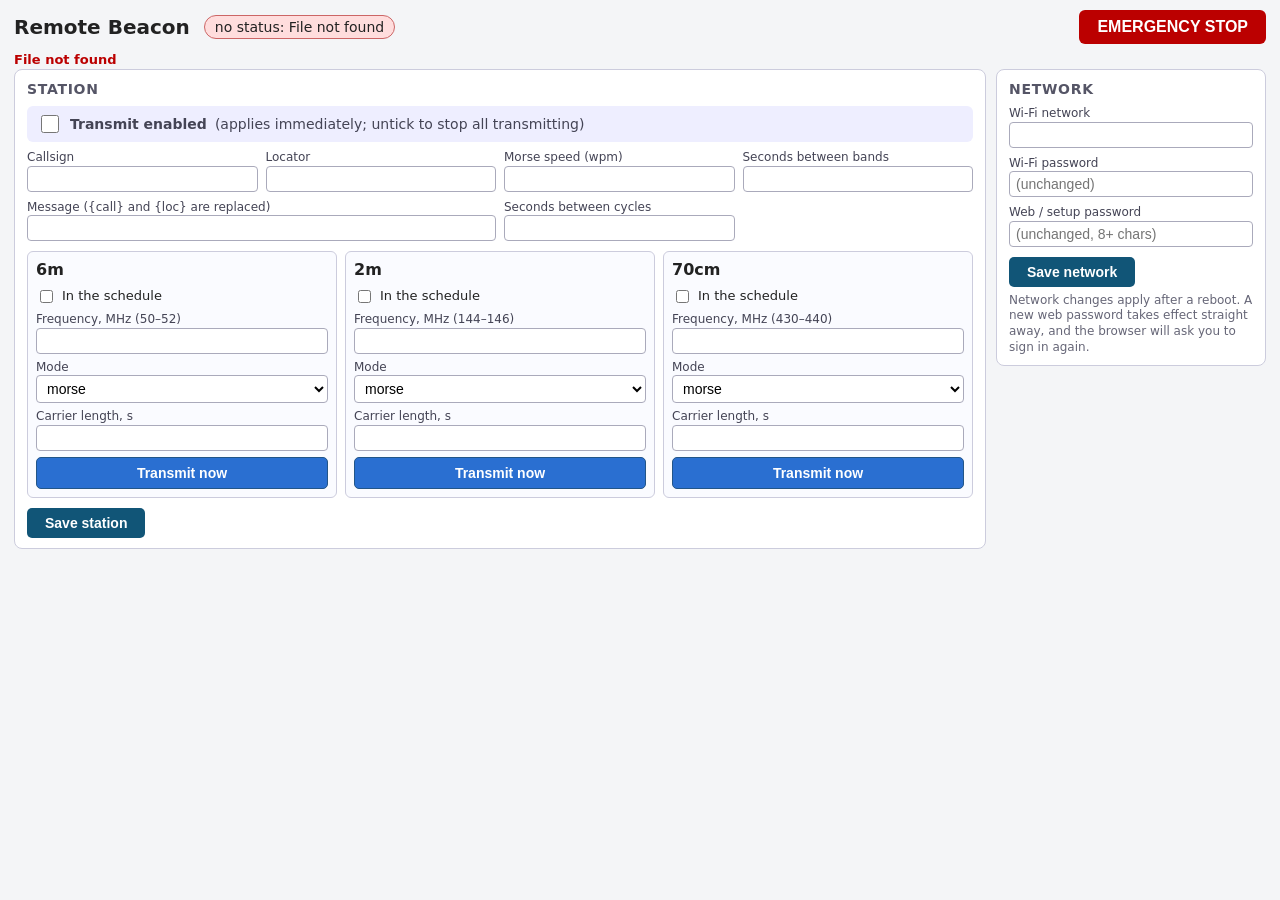
==== index.html @ 509c6f2b "add web server and scheduling" ====
<!doctype html>
<html lang="en">
<head>
<meta charset="utf-8">
<meta name="viewport" content="width=device-width,initial-scale=1">
<title>Remote Beacon</title>
<style>
*{box-sizing:border-box}
body{font:14px/1.3 system-ui,sans-serif;margin:0;padding:10px 14px;max-width:1280px;margin:0 auto;background:#f4f5f7;color:#222}
header{display:flex;align-items:center;gap:14px;flex-wrap:wrap;margin-bottom:8px}
h1{font-size:20px;margin:0}
#status{flex:1;display:flex;gap:6px;flex-wrap:wrap}
.chip{background:#fff;border:1px solid #ccd;border-radius:12px;padding:2px 10px;white-space:nowrap}
.chip.on{background:#d8f5d8;border-color:#7c7;font-weight:600}
.chip.air{background:#ffe3b3;border-color:#e90;font-weight:700}
.chip.bad{background:#fdd;border-color:#c66}
#stop{background:#b00;color:#fff;font-size:16px;font-weight:700;padding:8px 18px;border:0;border-radius:6px;cursor:pointer}
#stop:hover{background:#d00}
main{display:grid;grid-template-columns:1fr 270px;gap:10px;align-items:start}
@media(max-width:900px){main{grid-template-columns:1fr}}
section{background:#fff;border:1px solid #ccd;border-radius:8px;padding:10px 12px}
h2{font-size:14px;margin:0 0 8px;text-transform:uppercase;letter-spacing:.05em;color:#556}
label{display:block;font-size:12px;color:#445}
input[type=text],input[type=password],input[type=number],select{width:100%;padding:4px 6px;font-size:14px;border:1px solid #aab;border-radius:4px;background:#fff}
.master{display:flex;align-items:center;gap:8px;background:#eef;border-radius:6px;padding:6px 10px;margin-bottom:8px;font-size:14px}
.master input{width:18px;height:18px}
.fields{display:grid;grid-template-columns:repeat(4,1fr);gap:8px;margin-bottom:10px}
.span2{grid-column:span 2}
.bands{display:grid;grid-template-columns:repeat(3,1fr);gap:8px}
.band{border:1px solid #ccd;border-radius:6px;padding:8px;display:grid;gap:6px;background:#fafbff}
.band.air{border-color:#e90;background:#fff4de}
.band h3{margin:0;font-size:16px;display:flex;justify-content:space-between;align-items:center}
.badge{font-size:11px;background:#e90;color:#fff;border-radius:8px;padding:1px 8px}
.chk{display:flex;align-items:center;gap:6px;font-size:13px;color:#222}
.tx{padding:7px;font-size:14px;font-weight:600;border:1px solid #258;background:#2a6fd1;color:#fff;border-radius:5px;cursor:pointer}
.tx:disabled{background:#dde;border-color:#bbc;color:#889;cursor:not-allowed}
.save{margin-top:10px;display:flex;align-items:center;gap:10px}
.save button{padding:7px 18px;font-size:14px;font-weight:600;border:0;border-radius:5px;background:#157;color:#fff;cursor:pointer}
.msg{font-weight:600;font-size:13px}
.err{color:#b00}.ok{color:#080}.warn{color:#b60}
.net label{margin-bottom:8px}
small{color:#667;display:block;margin-top:6px;font-size:12px}
</style>
</head>
<body>
<header>
<h1>Remote Beacon</h1>
<div id="status"><span class="chip">loading…</span></div>
<button id="stop" type="button">EMERGENCY STOP</button>
</header>
<div id="topmsg" class="msg"></div>
<main>
<section id="station">
<h2>Station</h2>
<label class="master"><input type="checkbox" id="tx_enabled"> <b>Transmit enabled</b> <span>(applies immediately; untick to stop all transmitting)</span></label>
<div class="fields">
<label>Callsign <input type="text" id="callsign"></label>
<label>Locator <input type="text" id="locator"></label>
<label>Morse speed (wpm) <input type="number" id="wpm" min="5" max="30"></label>
<label>Seconds between bands <input type="number" id="gap_s" min="0"></label>
<label class="span2">Message ({call} and {loc} are replaced) <input type="text" id="message"></label>
<label>Seconds between cycles <input type="number" id="interval_s" min="0"></label>
</div>
<div class="bands" id="bands"></div>
<div class="save"><button type="button" id="save_station">Save station</button><span id="station_msg" class="msg"></span></div>
</section>
<section id="network" class="net">
<h2>Network</h2>
<label>Wi-Fi network <input type="text" id="wifi_ssid"></label>
<label>Wi-Fi password <input type="password" id="wifi_password" autocomplete="new-password" placeholder="(unchanged)"></label>
<label>Web / setup password <input type="password" id="web_password" autocomplete="new-password" placeholder="(unchanged, 8+ chars)"></label>
<div class="save"><button type="button" id="save_network">Save network</button><span id="network_msg" class="msg"></span></div>
<small>Network changes apply after a reboot. A new web password takes effect straight away, and the browser will ask you to sign in again.</small>
</section>
</main>
<script>
const BANDS = {"6m":[50,52],"2m":[144,146],"70cm":[430,440]};
const $ = id => document.getElementById(id);
let dirty = false, last = null;

function say(id, text, cls) { const e = $(id); e.textContent = text; e.className = "msg " + (cls || ""); }

for (const name in BANDS) {
  const [lo, hi] = BANDS[name];
  const d = document.createElement("div");
  d.className = "band"; d.id = "band_" + name;
  d.innerHTML = `<h3>${name} <span class="badge" id="${name}_air" hidden>ON AIR</span></h3>
    <label class="chk"><input type="checkbox" id="${name}_enabled"> In the schedule</label>
    <label>Frequency, MHz (${lo}–${hi}) <input type="number" step="0.000001" id="${name}_freq"></label>
    <label>Mode <select id="${name}_mode"><option>morse</option><option>carrier</option></select></label>
    <label>Carrier length, s <input type="number" id="${name}_carrier_s" min="1" max="60"></label>
    <button type="button" class="tx" id="${name}_tx">Transmit now</button>`;
  $("bands").appendChild(d);
  $(name + "_tx").addEventListener("click", () => transmitNow(name));
}

async function api(path, body) {
  const r = await fetch(path, body === undefined ? {} : {method: "POST", body: JSON.stringify(body)});
  const j = await r.json().catch(() => ({}));
  if (!r.ok) throw new Error(j.error || r.statusText);
  return j;
}

function num(id, label) {
  const v = $(id).value.trim();
  if (v === "" || isNaN(+v)) throw new Error(label + " needs a number");
  return +v;
}

async function loadConfig() {
  const c = await api("/api/config");
  for (const k of ["callsign","locator","wpm","message","gap_s","interval_s","wifi_ssid"]) $(k).value = c[k];
  $("tx_enabled").checked = c.tx_enabled;
  for (const n in BANDS) {
    const b = c.bands[n];
    $(n + "_enabled").checked = b.enabled;
    $(n + "_freq").value = (b.freq / 1e6).toFixed(6);
    $(n + "_mode").value = b.mode;
    $(n + "_carrier_s").value = b.carrier_s;
  }
  dirty = false;
  render();
}

function chip(text, cls) { return `<span class="chip ${cls || ""}">${text}</span>`; }

function render() {
  const s = last;
  if (!s) return;
  const air = s.band || s.queued;
  $("status").innerHTML =
    chip(s.tx_enabled ? "TRANSMIT ENABLED" : "transmit off", s.tx_enabled ? "on" : "") +
    chip(s.band ? "ON AIR: " + s.band : (s.queued ? "queued: " + s.queued : "idle"), s.band ? "air" : "") +
    chip("last tx: " + (s.last_tx_age_s == null ? "–" : s.last_tx_age_s + " s ago")) +
    chip(`${s.net.mode} ${s.net.ssid} ${s.net.ip}`) +
    chip("up " + Math.floor(s.uptime_s / 60) + " min") +
    (s.error ? chip("ERROR: " + s.error, "bad") : "");
  if (document.activeElement !== $("tx_enabled")) $("tx_enabled").checked = s.tx_enabled;
  for (const n in BANDS) {
    $(n + "_air").hidden = s.band !== n;
    $("band_" + n).className = "band" + (s.band === n ? " air" : "");
    const b = $(n + "_tx");
    let why = "";
    if (!s.tx_enabled) why = "Tick “Transmit enabled” first";
    else if (air) why = "Another transmission is in progress";
    else if (dirty) why = "Save station settings first";
    b.disabled = !!why;
    b.title = why;
    b.textContent = s.band === n ? "On air…" : (s.queued === n ? "Starting…" : "Transmit now");
  }
  if (dirty) say("station_msg", "Unsaved changes", "warn");
  else if ($("station_msg").textContent === "Unsaved changes") say("station_msg", "");
}

async function poll() {
  try { last = await api("/api/status"); render(); }
  catch (e) { $("status").innerHTML = chip("no status: " + e.message, "bad"); }
}

$("station").addEventListener("input", ev => {
  if (ev.target.id === "tx_enabled") return;
  dirty = true; render();
});

$("tx_enabled").addEventListener("change", async () => {
  const want = $("tx_enabled").checked;
  try { await api("/api/config", {tx_enabled: want}); say("topmsg", want ? "Transmit enabled" : "Transmit disabled", "ok"); }
  catch (e) { $("tx_enabled").checked = !want; say("topmsg", e.message, "err"); }
  poll();
});

$("save_station").addEventListener("click", async () => {
  try {
    const u = {callsign: $("callsign").value.trim(), locator: $("locator").value.trim(),
      message: $("message").value, wpm: num("wpm", "Morse speed"),
      gap_s: num("gap_s", "Seconds between bands"), interval_s: num("interval_s", "Seconds between cycles"),
      bands: {}};
    for (const n in BANDS) u.bands[n] = {enabled: $(n + "_enabled").checked,
      freq: Math.round(num(n + "_freq", n + " frequency") * 1e6), mode: $(n + "_mode").value,
      carrier_s: num(n + "_carrier_s", n + " carrier length")};
    await api("/api/config", u);
    dirty = false;
    say("station_msg", "Saved", "ok");
    await loadConfig();
  } catch (e) { say("station_msg", e.message, "err"); }
  poll();
});

$("save_network").addEventListener("click", async () => {
  try {
    const u = {wifi_ssid: $("wifi_ssid").value.trim()};
    for (const k of ["wifi_password", "web_password"]) if ($(k).value) u[k] = $(k).value;
    await api("/api/config", u);
    $("wifi_password").value = $("web_password").value = "";
    say("network_msg", "Saved", "ok");
  } catch (e) { say("network_msg", e.message, "err"); }
});

async function transmitNow(name) {
  try { await api("/api/tx", {band: name}); say("topmsg", "Transmitting on " + name, "ok"); }
  catch (e) { say("topmsg", e.message, "err"); }
  poll();
}

$("stop").addEventListener("click", async () => {
  try { await api("/api/stop", {}); say("topmsg", "Stopped", "ok"); $("tx_enabled").checked = false; }
  catch (e) { say("topmsg", "STOP FAILED: " + e.message, "err"); }
  poll();
});

loadConfig().catch(e => say("topmsg", e.message, "err"));
poll();
setInterval(poll, 1500);
</script>
</body>
</html>
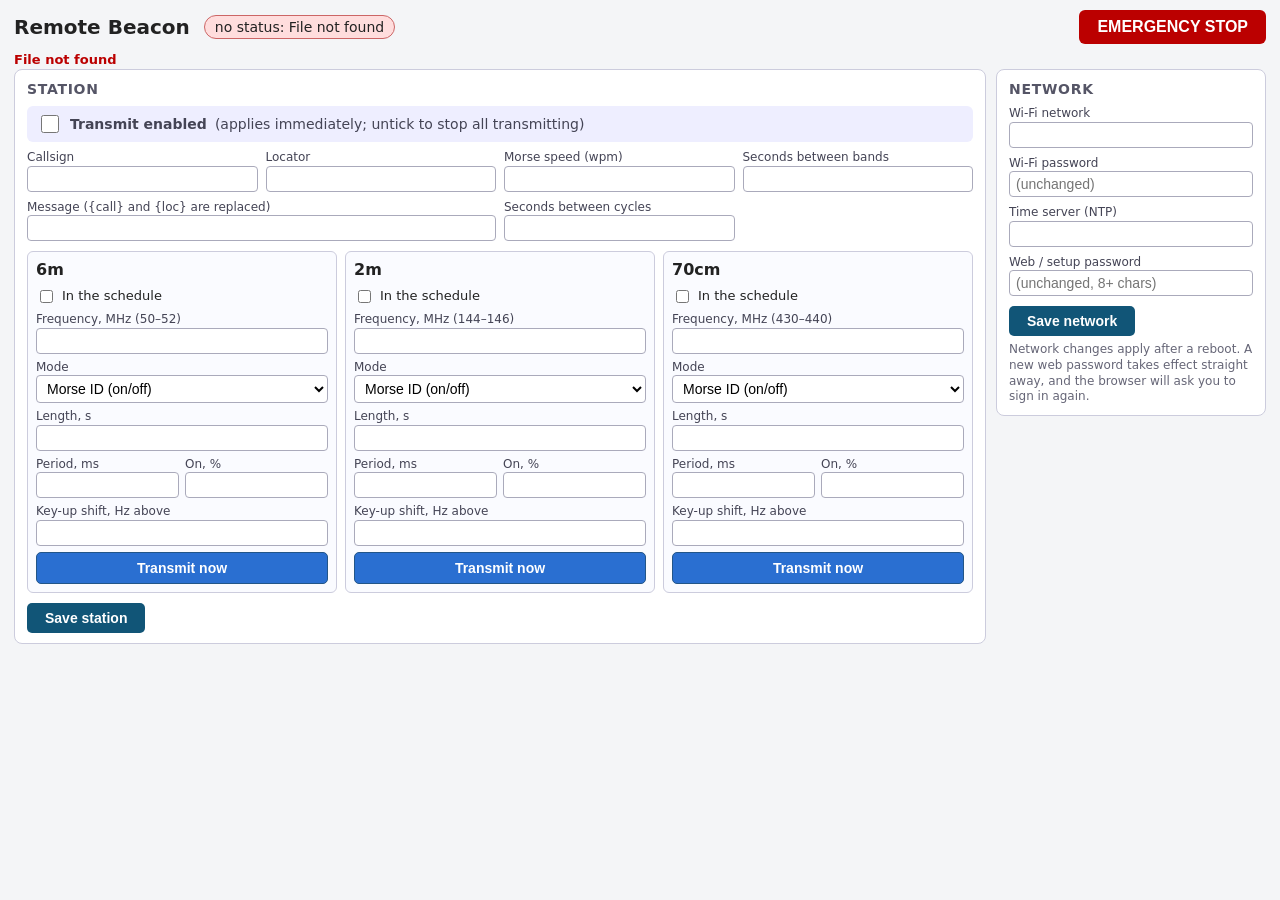
==== commit cd418e3b: "Add morse FSK and duty cycle modulations" ====
--- a/index.html
+++ b/index.html
@@ -29,6 +29,8 @@
 .bands{display:grid;grid-template-columns:repeat(3,1fr);gap:8px}
 .band{border:1px solid #ccd;border-radius:6px;padding:8px;display:grid;gap:6px;background:#fafbff}
 .band.air{border-color:#e90;background:#fff4de}
+.two{display:grid;grid-template-columns:1fr 1fr;gap:6px}
+.opt[hidden]{display:none}
 .band h3{margin:0;font-size:16px;display:flex;justify-content:space-between;align-items:center}
 .badge{font-size:11px;background:#e90;color:#fff;border-radius:8px;padding:1px 8px}
 .chk{display:flex;align-items:center;gap:6px;font-size:13px;color:#222}
@@ -68,6 +70,7 @@
 <h2>Network</h2>
 <label>Wi-Fi network <input type="text" id="wifi_ssid"></label>
 <label>Wi-Fi password <input type="password" id="wifi_password" autocomplete="new-password" placeholder="(unchanged)"></label>
+<label>Time server (NTP) <input type="text" id="ntp_host"></label>
 <label>Web / setup password <input type="password" id="web_password" autocomplete="new-password" placeholder="(unchanged, 8+ chars)"></label>
 <div class="save"><button type="button" id="save_network">Save network</button><span id="network_msg" class="msg"></span></div>
 <small>Network changes apply after a reboot. A new web password takes effect straight away, and the browser will ask you to sign in again.</small>
@@ -87,11 +90,24 @@
   d.innerHTML = `<h3>${name} <span class="badge" id="${name}_air" hidden>ON AIR</span></h3>
     <label class="chk"><input type="checkbox" id="${name}_enabled"> In the schedule</label>
     <label>Frequency, MHz (${lo}–${hi}) <input type="number" step="0.000001" id="${name}_freq"></label>
-    <label>Mode <select id="${name}_mode"><option>morse</option><option>carrier</option></select></label>
-    <label>Carrier length, s <input type="number" id="${name}_carrier_s" min="1" max="60"></label>
+    <label>Mode <select id="${name}_mode"><option value="morse">Morse ID (on/off)</option><option value="fsk">Morse ID (FSK)</option><option value="carrier">Carrier</option><option value="duty">Duty cycle</option></select></label>
+    <label class="opt" data-for="carrier duty">Length, s <input type="number" id="${name}_carrier_s" min="1" max="60"></label>
+    <div class="two opt" data-for="duty">
+      <label>Period, ms <input type="number" id="${name}_period_ms" min="50" max="60000"></label>
+      <label>On, % <input type="number" id="${name}_duty_pct" min="1" max="99"></label>
+    </div>
+    <label class="opt" data-for="fsk">Key-up shift, Hz above <input type="number" id="${name}_shift_hz" min="10" max="5000"></label>
     <button type="button" class="tx" id="${name}_tx">Transmit now</button>`;
   $("bands").appendChild(d);
   $(name + "_tx").addEventListener("click", () => transmitNow(name));
+  $(name + "_mode").addEventListener("change", () => showOptions(name));
+}
+
+function showOptions(name) {
+  const mode = $(name + "_mode").value;
+  document.querySelectorAll("#band_" + name + " .opt").forEach(e => {
+    e.hidden = !e.dataset.for.split(" ").includes(mode);
+  });
 }
 
 async function api(path, body) {
@@ -109,14 +125,15 @@
 
 async function loadConfig() {
   const c = await api("/api/config");
-  for (const k of ["callsign","locator","wpm","message","gap_s","interval_s","wifi_ssid"]) $(k).value = c[k];
+  for (const k of ["callsign","locator","wpm","message","gap_s","interval_s","wifi_ssid","ntp_host"]) $(k).value = c[k];
   $("tx_enabled").checked = c.tx_enabled;
   for (const n in BANDS) {
     const b = c.bands[n];
     $(n + "_enabled").checked = b.enabled;
     $(n + "_freq").value = (b.freq / 1e6).toFixed(6);
     $(n + "_mode").value = b.mode;
-    $(n + "_carrier_s").value = b.carrier_s;
+    for (const k of ["carrier_s", "period_ms", "duty_pct", "shift_hz"]) $(n + "_" + k).value = b[k];
+    showOptions(n);
   }
   dirty = false;
   render();
@@ -131,6 +148,7 @@
   $("status").innerHTML =
     chip(s.tx_enabled ? "TRANSMIT ENABLED" : "transmit off", s.tx_enabled ? "on" : "") +
     chip(s.band ? "ON AIR: " + s.band : (s.queued ? "queued: " + s.queued : "idle"), s.band ? "air" : "") +
+    chip(s.clock.synced ? "UTC " + s.clock.utc.slice(11) : "time not synced", s.clock.synced ? "" : "bad") +
     chip("last tx: " + (s.last_tx_age_s == null ? "–" : s.last_tx_age_s + " s ago")) +
     chip(`${s.net.mode} ${s.net.ssid} ${s.net.ip}`) +
     chip("up " + Math.floor(s.uptime_s / 60) + " min") +
@@ -177,7 +195,8 @@
       bands: {}};
     for (const n in BANDS) u.bands[n] = {enabled: $(n + "_enabled").checked,
       freq: Math.round(num(n + "_freq", n + " frequency") * 1e6), mode: $(n + "_mode").value,
-      carrier_s: num(n + "_carrier_s", n + " carrier length")};
+      carrier_s: num(n + "_carrier_s", n + " length"), period_ms: num(n + "_period_ms", n + " period"),
+      duty_pct: num(n + "_duty_pct", n + " duty cycle"), shift_hz: num(n + "_shift_hz", n + " shift")};
     await api("/api/config", u);
     dirty = false;
     say("station_msg", "Saved", "ok");
@@ -188,7 +207,7 @@
 
 $("save_network").addEventListener("click", async () => {
   try {
-    const u = {wifi_ssid: $("wifi_ssid").value.trim()};
+    const u = {wifi_ssid: $("wifi_ssid").value.trim(), ntp_host: $("ntp_host").value.trim()};
     for (const k of ["wifi_password", "web_password"]) if ($(k).value) u[k] = $(k).value;
     await api("/api/config", u);
     $("wifi_password").value = $("web_password").value = "";
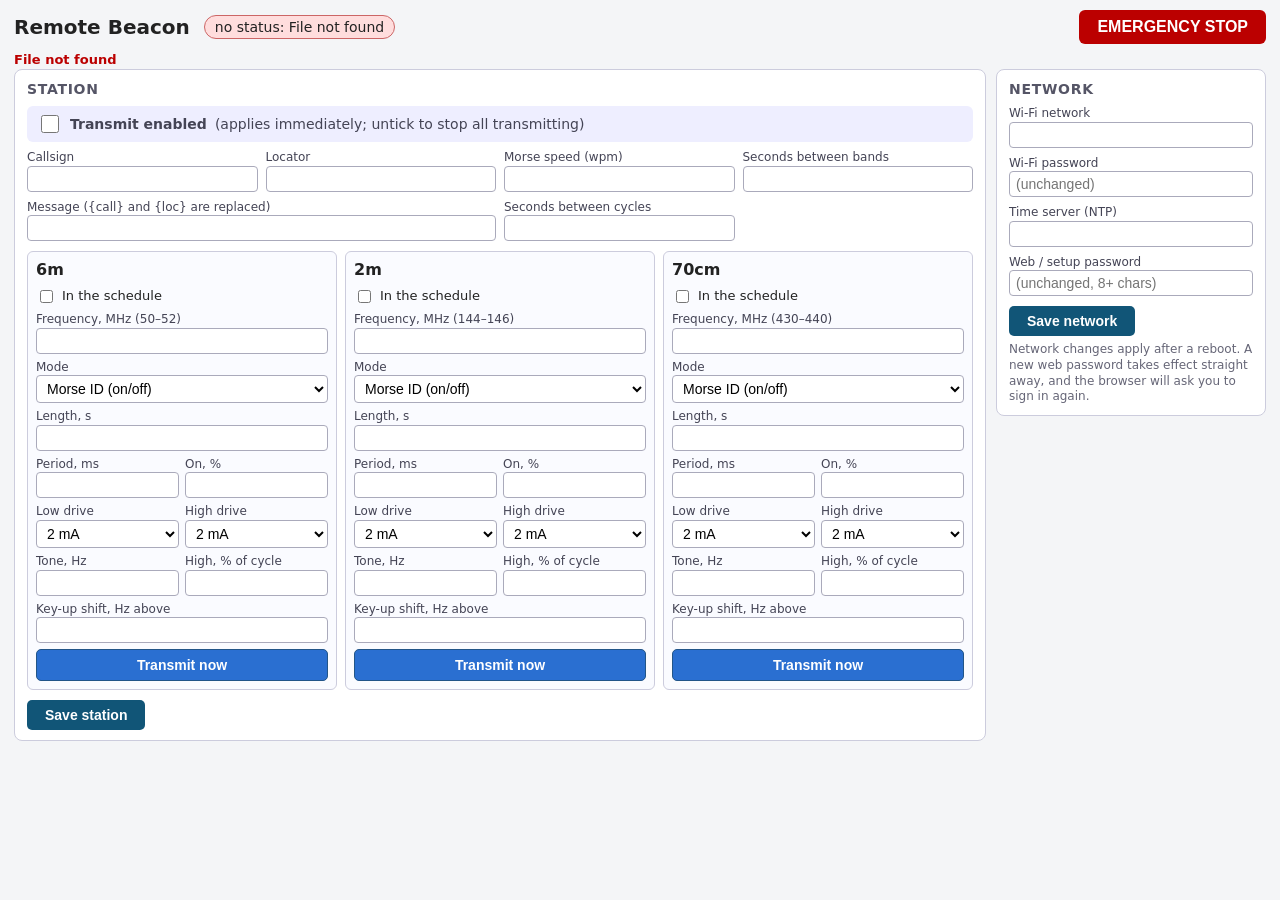
==== commit 06611714: "Add AM and MCW modes" ====
--- a/index.html
+++ b/index.html
@@ -27,7 +27,7 @@
 .fields{display:grid;grid-template-columns:repeat(4,1fr);gap:8px;margin-bottom:10px}
 .span2{grid-column:span 2}
 .bands{display:grid;grid-template-columns:repeat(3,1fr);gap:8px}
-.band{border:1px solid #ccd;border-radius:6px;padding:8px;display:grid;gap:6px;background:#fafbff}
+.band{border:1px solid #ccd;border-radius:6px;padding:8px;display:grid;gap:6px;align-content:start;background:#fafbff}
 .band.air{border-color:#e90;background:#fff4de}
 .two{display:grid;grid-template-columns:1fr 1fr;gap:6px}
 .opt[hidden]{display:none}
@@ -78,7 +78,9 @@
 </main>
 <script>
 const BANDS = {"6m":[50,52],"2m":[144,146],"70cm":[430,440]};
+const DRIVES = [2, 4, 6, 8].map(m => `<option value="${m}">${m} mA</option>`).join("");
 const $ = id => document.getElementById(id);
+const NUMERIC = ["carrier_s", "period_ms", "duty_pct", "shift_hz", "am_low_ma", "am_high_ma", "am_hz", "am_duty_pct"];
 let dirty = false, last = null;
 
 function say(id, text, cls) { const e = $(id); e.textContent = text; e.className = "msg " + (cls || ""); }
@@ -90,11 +92,19 @@
   d.innerHTML = `<h3>${name} <span class="badge" id="${name}_air" hidden>ON AIR</span></h3>
     <label class="chk"><input type="checkbox" id="${name}_enabled"> In the schedule</label>
     <label>Frequency, MHz (${lo}–${hi}) <input type="number" step="0.000001" id="${name}_freq"></label>
-    <label>Mode <select id="${name}_mode"><option value="morse">Morse ID (on/off)</option><option value="fsk">Morse ID (FSK)</option><option value="carrier">Carrier</option><option value="duty">Duty cycle</option></select></label>
-    <label class="opt" data-for="carrier duty">Length, s <input type="number" id="${name}_carrier_s" min="1" max="60"></label>
+    <label>Mode <select id="${name}_mode"><option value="morse">Morse ID (on/off)</option><option value="fsk">Morse ID (FSK)</option><option value="carrier">Carrier</option><option value="duty">Duty cycle</option><option value="am">AM carrier (two levels)</option><option value="mcw">Morse ID (AM tone)</option></select></label>
+    <label class="opt" data-for="carrier duty am">Length, s <input type="number" id="${name}_carrier_s" min="1" max="60"></label>
     <div class="two opt" data-for="duty">
       <label>Period, ms <input type="number" id="${name}_period_ms" min="50" max="60000"></label>
       <label>On, % <input type="number" id="${name}_duty_pct" min="1" max="99"></label>
+    </div>
+    <div class="two opt" data-for="am mcw">
+      <label>Low drive <select id="${name}_am_low_ma">${DRIVES}</select></label>
+      <label>High drive <select id="${name}_am_high_ma">${DRIVES}</select></label>
+    </div>
+    <div class="two opt" data-for="am mcw">
+      <label>Tone, Hz <input type="number" id="${name}_am_hz" min="20" max="500"></label>
+      <label>High, % of cycle <input type="number" id="${name}_am_duty_pct" min="10" max="90"></label>
     </div>
     <label class="opt" data-for="fsk">Key-up shift, Hz above <input type="number" id="${name}_shift_hz" min="10" max="5000"></label>
     <button type="button" class="tx" id="${name}_tx">Transmit now</button>`;
@@ -132,7 +142,7 @@
     $(n + "_enabled").checked = b.enabled;
     $(n + "_freq").value = (b.freq / 1e6).toFixed(6);
     $(n + "_mode").value = b.mode;
-    for (const k of ["carrier_s", "period_ms", "duty_pct", "shift_hz"]) $(n + "_" + k).value = b[k];
+    for (const k of NUMERIC) $(n + "_" + k).value = b[k];
     showOptions(n);
   }
   dirty = false;
@@ -196,7 +206,9 @@
     for (const n in BANDS) u.bands[n] = {enabled: $(n + "_enabled").checked,
       freq: Math.round(num(n + "_freq", n + " frequency") * 1e6), mode: $(n + "_mode").value,
       carrier_s: num(n + "_carrier_s", n + " length"), period_ms: num(n + "_period_ms", n + " period"),
-      duty_pct: num(n + "_duty_pct", n + " duty cycle"), shift_hz: num(n + "_shift_hz", n + " shift")};
+      duty_pct: num(n + "_duty_pct", n + " duty cycle"), shift_hz: num(n + "_shift_hz", n + " shift"),
+      am_low_ma: num(n + "_am_low_ma", n + " low drive"), am_high_ma: num(n + "_am_high_ma", n + " high drive"),
+      am_hz: num(n + "_am_hz", n + " tone"), am_duty_pct: num(n + "_am_duty_pct", n + " tone duty")};
     await api("/api/config", u);
     dirty = false;
     say("station_msg", "Saved", "ok");
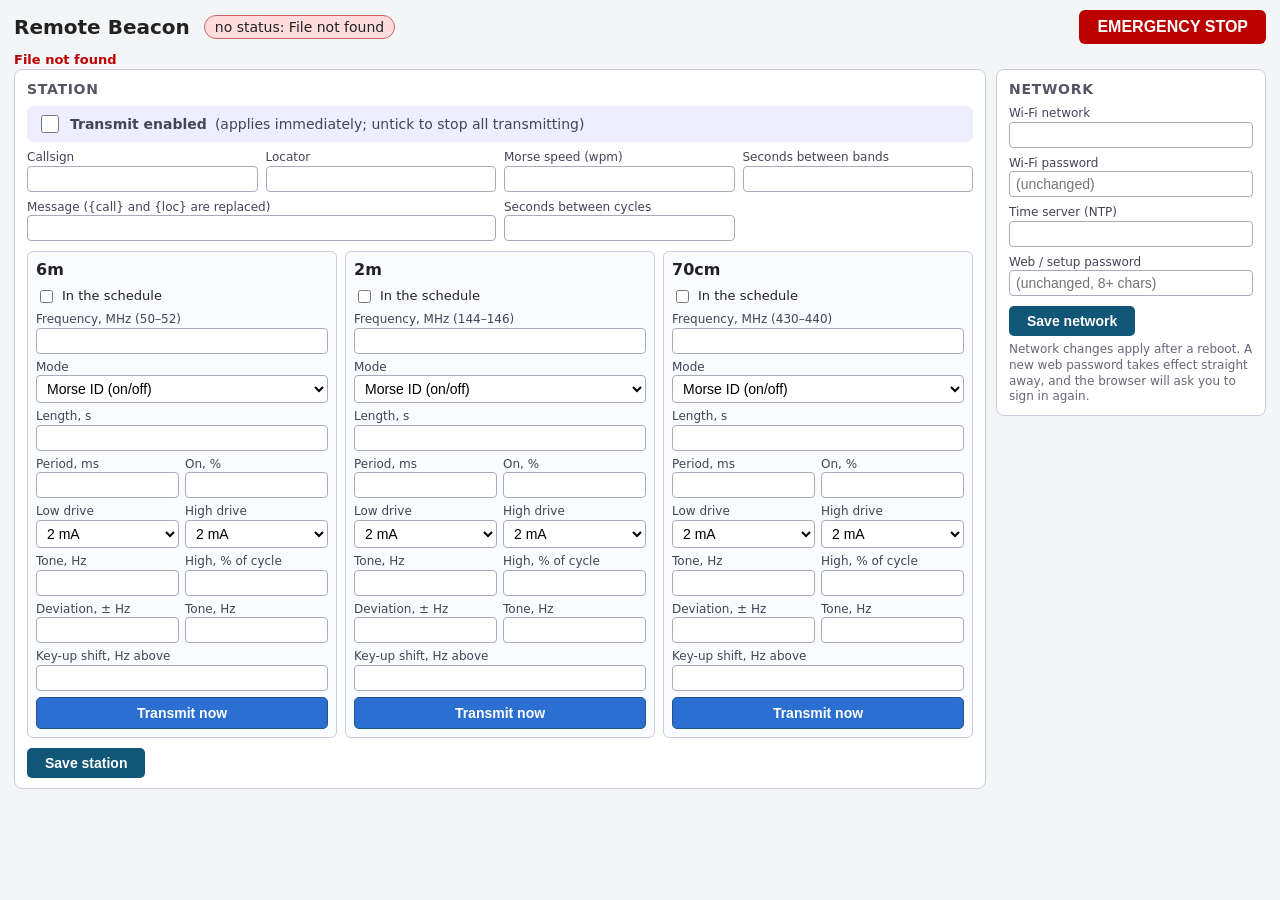
==== commit f1ade571: "Add FM and FM Morse" ====
--- a/index.html
+++ b/index.html
@@ -80,7 +80,7 @@
 const BANDS = {"6m":[50,52],"2m":[144,146],"70cm":[430,440]};
 const DRIVES = [2, 4, 6, 8].map(m => `<option value="${m}">${m} mA</option>`).join("");
 const $ = id => document.getElementById(id);
-const NUMERIC = ["carrier_s", "period_ms", "duty_pct", "shift_hz", "am_low_ma", "am_high_ma", "am_hz", "am_duty_pct"];
+const NUMERIC = ["carrier_s", "period_ms", "duty_pct", "shift_hz", "am_low_ma", "am_high_ma", "am_hz", "am_duty_pct", "fm_dev_hz", "fm_hz"];
 let dirty = false, last = null;
 
 function say(id, text, cls) { const e = $(id); e.textContent = text; e.className = "msg " + (cls || ""); }
@@ -92,8 +92,8 @@
   d.innerHTML = `<h3>${name} <span class="badge" id="${name}_air" hidden>ON AIR</span></h3>
     <label class="chk"><input type="checkbox" id="${name}_enabled"> In the schedule</label>
     <label>Frequency, MHz (${lo}–${hi}) <input type="number" step="0.000001" id="${name}_freq"></label>
-    <label>Mode <select id="${name}_mode"><option value="morse">Morse ID (on/off)</option><option value="fsk">Morse ID (FSK)</option><option value="carrier">Carrier</option><option value="duty">Duty cycle</option><option value="am">AM carrier (two levels)</option><option value="mcw">Morse ID (AM tone)</option></select></label>
-    <label class="opt" data-for="carrier duty am">Length, s <input type="number" id="${name}_carrier_s" min="1" max="60"></label>
+    <label>Mode <select id="${name}_mode"><option value="morse">Morse ID (on/off)</option><option value="fsk">Morse ID (FSK)</option><option value="carrier">Carrier</option><option value="duty">Duty cycle</option><option value="am">AM carrier (two levels)</option><option value="mcw">Morse ID (AM tone)</option><option value="fm">FM carrier (square-wave tone)</option><option value="fmcw">Morse ID (FM tone)</option></select></label>
+    <label class="opt" data-for="carrier duty am fm">Length, s <input type="number" id="${name}_carrier_s" min="1" max="60"></label>
     <div class="two opt" data-for="duty">
       <label>Period, ms <input type="number" id="${name}_period_ms" min="50" max="60000"></label>
       <label>On, % <input type="number" id="${name}_duty_pct" min="1" max="99"></label>
@@ -105,6 +105,10 @@
     <div class="two opt" data-for="am mcw">
       <label>Tone, Hz <input type="number" id="${name}_am_hz" min="20" max="500"></label>
       <label>High, % of cycle <input type="number" id="${name}_am_duty_pct" min="10" max="90"></label>
+    </div>
+    <div class="two opt" data-for="fm fmcw">
+      <label>Deviation, ± Hz <input type="number" id="${name}_fm_dev_hz" min="100" max="10000"></label>
+      <label>Tone, Hz <input type="number" id="${name}_fm_hz" min="20" max="500"></label>
     </div>
     <label class="opt" data-for="fsk">Key-up shift, Hz above <input type="number" id="${name}_shift_hz" min="10" max="5000"></label>
     <button type="button" class="tx" id="${name}_tx">Transmit now</button>`;
@@ -208,7 +212,8 @@
       carrier_s: num(n + "_carrier_s", n + " length"), period_ms: num(n + "_period_ms", n + " period"),
       duty_pct: num(n + "_duty_pct", n + " duty cycle"), shift_hz: num(n + "_shift_hz", n + " shift"),
       am_low_ma: num(n + "_am_low_ma", n + " low drive"), am_high_ma: num(n + "_am_high_ma", n + " high drive"),
-      am_hz: num(n + "_am_hz", n + " tone"), am_duty_pct: num(n + "_am_duty_pct", n + " tone duty")};
+      am_hz: num(n + "_am_hz", n + " tone"), am_duty_pct: num(n + "_am_duty_pct", n + " tone duty"),
+      fm_dev_hz: num(n + "_fm_dev_hz", n + " deviation"), fm_hz: num(n + "_fm_hz", n + " FM tone")};
     await api("/api/config", u);
     dirty = false;
     say("station_msg", "Saved", "ok");
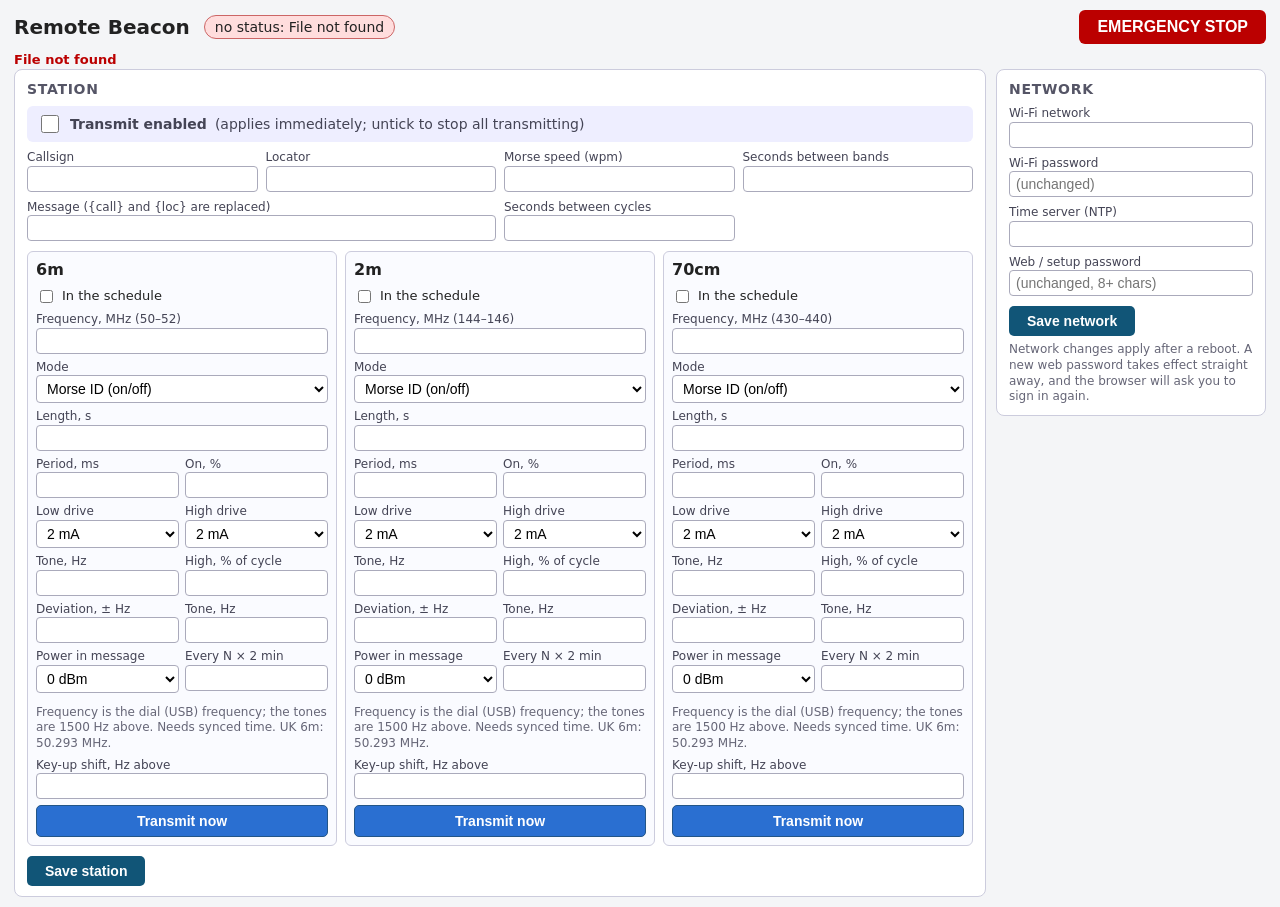
==== commit 588a6631: "Add WSPR on 6m" ====
--- a/index.html
+++ b/index.html
@@ -78,9 +78,10 @@
 </main>
 <script>
 const BANDS = {"6m":[50,52],"2m":[144,146],"70cm":[430,440]};
+const POWERS = [0,3,7,10,13,17,20,23,27,30,33,37,40,43,47,50,53,57,60].map(p => `<option value="${p}">${p} dBm</option>`).join("");
 const DRIVES = [2, 4, 6, 8].map(m => `<option value="${m}">${m} mA</option>`).join("");
 const $ = id => document.getElementById(id);
-const NUMERIC = ["carrier_s", "period_ms", "duty_pct", "shift_hz", "am_low_ma", "am_high_ma", "am_hz", "am_duty_pct", "fm_dev_hz", "fm_hz"];
+const NUMERIC = ["carrier_s", "period_ms", "duty_pct", "shift_hz", "am_low_ma", "am_high_ma", "am_hz", "am_duty_pct", "fm_dev_hz", "fm_hz", "wspr_dbm", "wspr_every"];
 let dirty = false, last = null;
 
 function say(id, text, cls) { const e = $(id); e.textContent = text; e.className = "msg " + (cls || ""); }
@@ -92,7 +93,7 @@
   d.innerHTML = `<h3>${name} <span class="badge" id="${name}_air" hidden>ON AIR</span></h3>
     <label class="chk"><input type="checkbox" id="${name}_enabled"> In the schedule</label>
     <label>Frequency, MHz (${lo}–${hi}) <input type="number" step="0.000001" id="${name}_freq"></label>
-    <label>Mode <select id="${name}_mode"><option value="morse">Morse ID (on/off)</option><option value="fsk">Morse ID (FSK)</option><option value="carrier">Carrier</option><option value="duty">Duty cycle</option><option value="am">AM carrier (two levels)</option><option value="mcw">Morse ID (AM tone)</option><option value="fm">FM carrier (square-wave tone)</option><option value="fmcw">Morse ID (FM tone)</option></select></label>
+    <label>Mode <select id="${name}_mode"><option value="morse">Morse ID (on/off)</option><option value="fsk">Morse ID (FSK)</option><option value="carrier">Carrier</option><option value="duty">Duty cycle</option><option value="am">AM carrier (two levels)</option><option value="mcw">Morse ID (AM tone)</option><option value="fm">FM carrier (square-wave tone)</option><option value="fmcw">Morse ID (FM tone)</option>${name === "6m" ? '<option value="wspr">WSPR</option>' : ""}</select></label>
     <label class="opt" data-for="carrier duty am fm">Length, s <input type="number" id="${name}_carrier_s" min="1" max="60"></label>
     <div class="two opt" data-for="duty">
       <label>Period, ms <input type="number" id="${name}_period_ms" min="50" max="60000"></label>
@@ -110,6 +111,11 @@
       <label>Deviation, ± Hz <input type="number" id="${name}_fm_dev_hz" min="100" max="10000"></label>
       <label>Tone, Hz <input type="number" id="${name}_fm_hz" min="20" max="500"></label>
     </div>
+    <div class="two opt" data-for="wspr">
+      <label>Power in message <select id="${name}_wspr_dbm">${POWERS}</select></label>
+      <label>Every N × 2 min <input type="number" id="${name}_wspr_every" min="1" max="30"></label>
+    </div>
+    <small class="opt" data-for="wspr">Frequency is the dial (USB) frequency; the tones are 1500 Hz above. Needs synced time. UK 6m: 50.293 MHz.</small>
     <label class="opt" data-for="fsk">Key-up shift, Hz above <input type="number" id="${name}_shift_hz" min="10" max="5000"></label>
     <button type="button" class="tx" id="${name}_tx">Transmit now</button>`;
   $("bands").appendChild(d);
@@ -158,10 +164,10 @@
 function render() {
   const s = last;
   if (!s) return;
-  const air = s.band || s.queued;
+  const air = s.band || s.queued || s.waiting;
   $("status").innerHTML =
     chip(s.tx_enabled ? "TRANSMIT ENABLED" : "transmit off", s.tx_enabled ? "on" : "") +
-    chip(s.band ? "ON AIR: " + s.band : (s.queued ? "queued: " + s.queued : "idle"), s.band ? "air" : "") +
+    chip(s.band ? "ON AIR: " + s.band : (s.waiting ? "waiting for WSPR slot: " + s.waiting : (s.queued ? "queued: " + s.queued : "idle")), s.band ? "air" : "") +
     chip(s.clock.synced ? "UTC " + s.clock.utc.slice(11) : "time not synced", s.clock.synced ? "" : "bad") +
     chip("last tx: " + (s.last_tx_age_s == null ? "–" : s.last_tx_age_s + " s ago")) +
     chip(`${s.net.mode} ${s.net.ssid} ${s.net.ip}`) +
@@ -178,7 +184,7 @@
     else if (dirty) why = "Save station settings first";
     b.disabled = !!why;
     b.title = why;
-    b.textContent = s.band === n ? "On air…" : (s.queued === n ? "Starting…" : "Transmit now");
+    b.textContent = s.band === n ? "On air…" : (s.waiting === n ? "Waiting for slot…" : (s.queued === n ? "Starting…" : "Transmit now"));
   }
   if (dirty) say("station_msg", "Unsaved changes", "warn");
   else if ($("station_msg").textContent === "Unsaved changes") say("station_msg", "");
@@ -213,7 +219,8 @@
       duty_pct: num(n + "_duty_pct", n + " duty cycle"), shift_hz: num(n + "_shift_hz", n + " shift"),
       am_low_ma: num(n + "_am_low_ma", n + " low drive"), am_high_ma: num(n + "_am_high_ma", n + " high drive"),
       am_hz: num(n + "_am_hz", n + " tone"), am_duty_pct: num(n + "_am_duty_pct", n + " tone duty"),
-      fm_dev_hz: num(n + "_fm_dev_hz", n + " deviation"), fm_hz: num(n + "_fm_hz", n + " FM tone")};
+      fm_dev_hz: num(n + "_fm_dev_hz", n + " deviation"), fm_hz: num(n + "_fm_hz", n + " FM tone"),
+      wspr_dbm: num(n + "_wspr_dbm", n + " WSPR power"), wspr_every: num(n + "_wspr_every", n + " WSPR slots")};
     await api("/api/config", u);
     dirty = false;
     say("station_msg", "Saved", "ok");
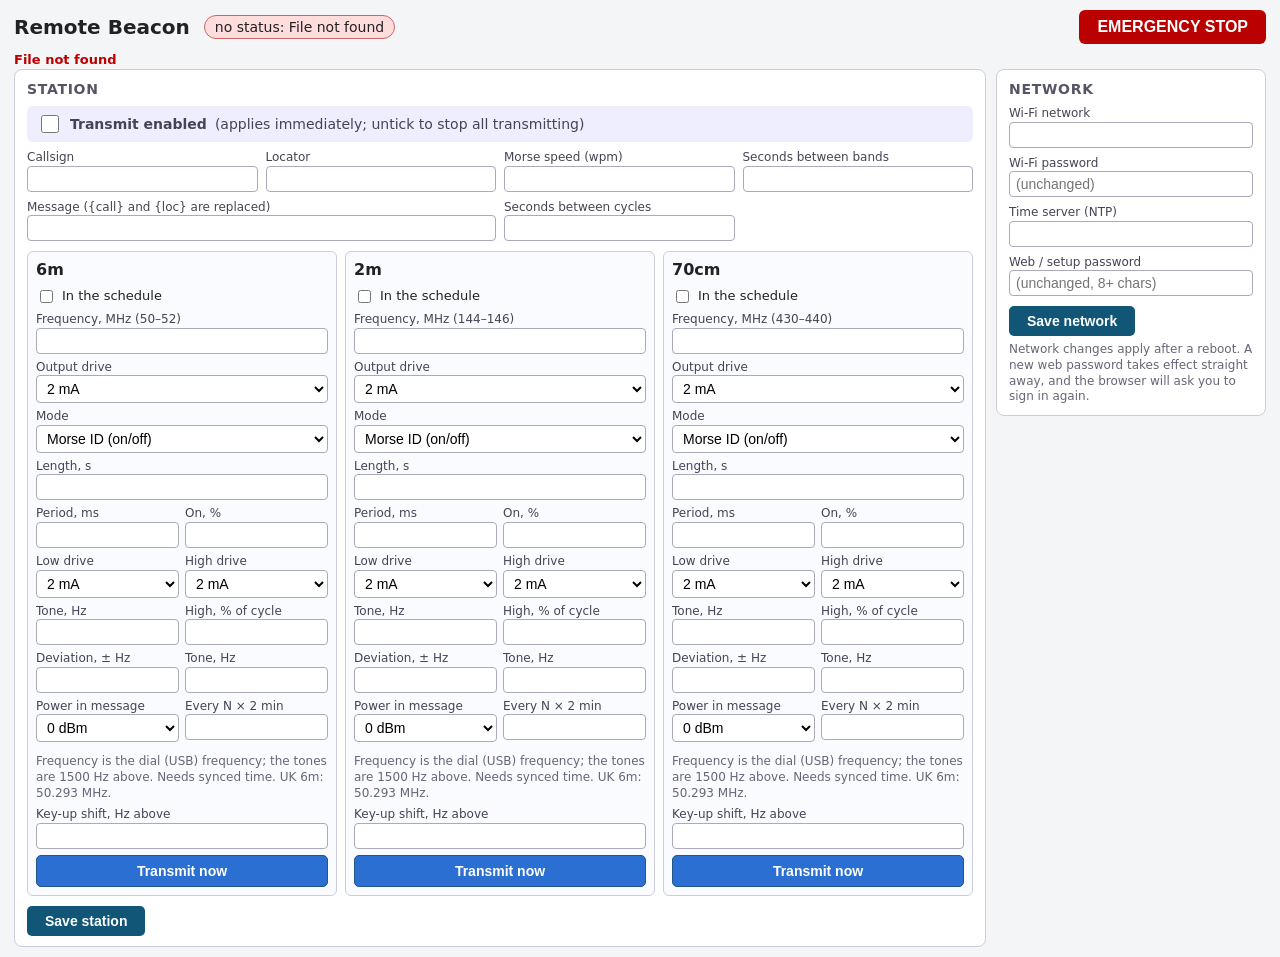
==== commit fb08c71c: "Add drive level selection per band except for AM" ====
--- a/index.html
+++ b/index.html
@@ -81,7 +81,7 @@
 const POWERS = [0,3,7,10,13,17,20,23,27,30,33,37,40,43,47,50,53,57,60].map(p => `<option value="${p}">${p} dBm</option>`).join("");
 const DRIVES = [2, 4, 6, 8].map(m => `<option value="${m}">${m} mA</option>`).join("");
 const $ = id => document.getElementById(id);
-const NUMERIC = ["carrier_s", "period_ms", "duty_pct", "shift_hz", "am_low_ma", "am_high_ma", "am_hz", "am_duty_pct", "fm_dev_hz", "fm_hz", "wspr_dbm", "wspr_every"];
+const NUMERIC = ["carrier_s", "period_ms", "duty_pct", "shift_hz", "am_low_ma", "am_high_ma", "am_hz", "am_duty_pct", "fm_dev_hz", "fm_hz", "wspr_dbm", "wspr_every", "drive_ma"];
 let dirty = false, last = null;
 
 function say(id, text, cls) { const e = $(id); e.textContent = text; e.className = "msg " + (cls || ""); }
@@ -93,6 +93,7 @@
   d.innerHTML = `<h3>${name} <span class="badge" id="${name}_air" hidden>ON AIR</span></h3>
     <label class="chk"><input type="checkbox" id="${name}_enabled"> In the schedule</label>
     <label>Frequency, MHz (${lo}–${hi}) <input type="number" step="0.000001" id="${name}_freq"></label>
+    <label class="opt" data-for="morse carrier duty fsk fm fmcw wspr">Output drive <select id="${name}_drive_ma">${DRIVES}</select></label>
     <label>Mode <select id="${name}_mode"><option value="morse">Morse ID (on/off)</option><option value="fsk">Morse ID (FSK)</option><option value="carrier">Carrier</option><option value="duty">Duty cycle</option><option value="am">AM carrier (two levels)</option><option value="mcw">Morse ID (AM tone)</option><option value="fm">FM carrier (square-wave tone)</option><option value="fmcw">Morse ID (FM tone)</option>${name === "6m" ? '<option value="wspr">WSPR</option>' : ""}</select></label>
     <label class="opt" data-for="carrier duty am fm">Length, s <input type="number" id="${name}_carrier_s" min="1" max="60"></label>
     <div class="two opt" data-for="duty">
@@ -220,7 +221,8 @@
       am_low_ma: num(n + "_am_low_ma", n + " low drive"), am_high_ma: num(n + "_am_high_ma", n + " high drive"),
       am_hz: num(n + "_am_hz", n + " tone"), am_duty_pct: num(n + "_am_duty_pct", n + " tone duty"),
       fm_dev_hz: num(n + "_fm_dev_hz", n + " deviation"), fm_hz: num(n + "_fm_hz", n + " FM tone"),
-      wspr_dbm: num(n + "_wspr_dbm", n + " WSPR power"), wspr_every: num(n + "_wspr_every", n + " WSPR slots")};
+      wspr_dbm: num(n + "_wspr_dbm", n + " WSPR power"), wspr_every: num(n + "_wspr_every", n + " WSPR slots"),
+      drive_ma: num(n + "_drive_ma", n + " output drive")};
     await api("/api/config", u);
     dirty = false;
     say("station_msg", "Saved", "ok");
